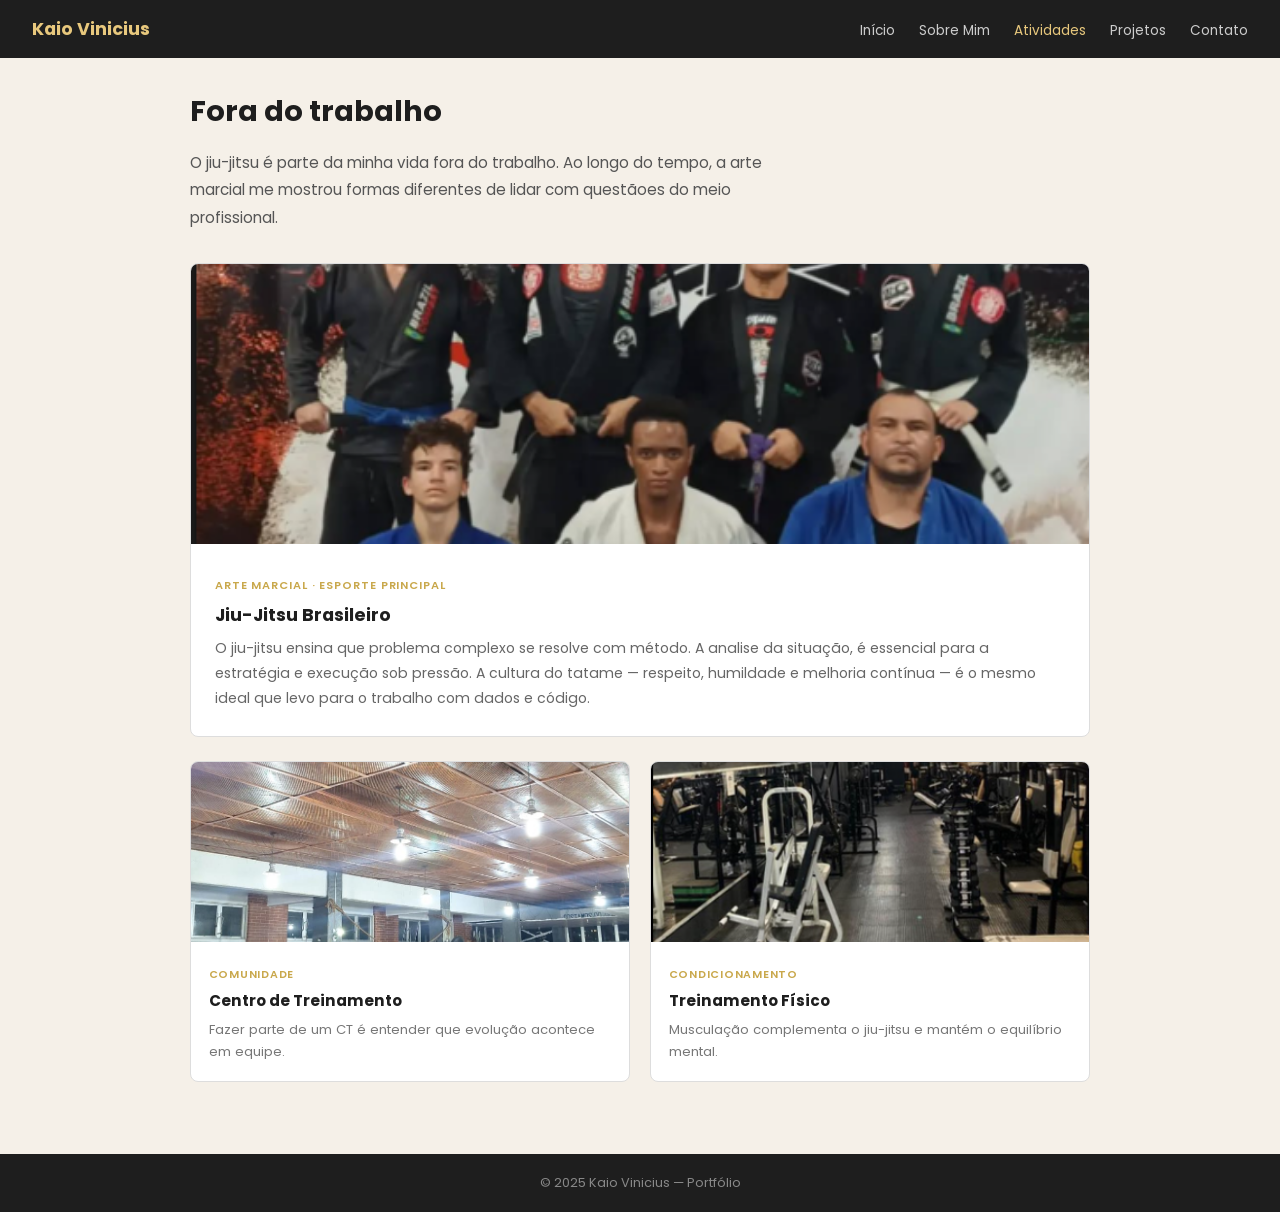
==== atividades.html @ c53c047e "index alterado" ====
<!DOCTYPE html>
<html lang="pt-br">
<head>
  <meta charset="UTF-8">
  <meta name="viewport" content="width=device-width, initial-scale=1.0">
  <title>Kaio | Atividades</title>
  <link rel="stylesheet" href="index.css">
</head>
<body>

  <header>
    <a href="index.html" class="logo-nome">Kaio Vinicius</a>
    <nav>
      <ul>
        <li><a href="index.html">Início</a></li>
        <li><a href="sobremim.html">Sobre Mim</a></li>
        <li><a href="atividades.html" class="active">Atividades</a></li>
        <li><a href="projetos.html">Projetos</a></li>
        <li><a href="contato.html">Contato</a></li>
      </ul>
    </nav>
  </header>

  <main>
    <section>
      <h1>Fora do trabalho</h1>

      <div class="atividades-intro">
        <p>
          O jiu-jitsu é parte da minha vida fora do trabalho. Ao longo do tempo, a arte marcial me mostrou formas diferentes de lidar com questãoes do meio profissional.
        </p>
      </div>

      <!-- Jiu-jitsu em destaque -->
      <div class="atividade-destaque">
        <img src="pics/equipe.jpg.png" alt="Equipe de Jiu-Jitsu">
        <div class="corpo">
          <p class="tag">Arte Marcial · Esporte Principal</p>
          <h3>Jiu-Jitsu Brasileiro</h3>
          <p>
            O jiu-jitsu ensina que problema complexo se resolve com método. 
            A analise da situação, é essencial para a estratégia e execução sob pressão. 
            A cultura do tatame — respeito, humildade e melhoria contínua — é o mesmo ideal 
            que levo para o trabalho com dados e código.
          </p>
        </div>
      </div>

      <!-- Cards secundários -->
      <div class="atividades-secundarias">

        <div class="atividade-card">
          <img src="pics/ct.jpg.jpeg" alt="Centro de Treinamento">
          <div class="corpo">
            <p class="tag">Comunidade</p>
            <h3>Centro de Treinamento</h3>
            <p>
              Fazer parte de um CT é entender que evolução acontece em equipe.
            </p>
          </div>
        </div>

        <div class="atividade-card">
          <img src="pics/acad.png" alt="Condicionamento Físico">
          <div class="corpo">
            <p class="tag">Condicionamento</p>
            <h3>Treinamento Físico</h3>
            <p>
              Musculação complementa o jiu-jitsu e mantém o equilíbrio mental.
            </p>
          </div>
        </div>

      </div>
    </section>
  </main>

  <footer>
    <p>&copy; 2025 Kaio Vinicius &mdash; Portfólio</p>
  </footer>

</body>
</html>
---- index.css ----
/* ========================
   FONTE EXTERNA (Google Fonts)
   ======================== */
@import url('https://fonts.googleapis.com/css2?family=Poppins:wght@300;400;600;700&display=swap');

/* ========================
   RESET BÁSICO
   ======================== */
* {
  margin: 0;
  padding: 0;
  box-sizing: border-box;
}

/* ========================
   BODY
   ======================== */
body {
  font-family: 'Poppins', sans-serif;
  background-color: #f5f0e8;
  color: #2c2c2c;
  min-height: 100vh;
  display: flex;
  flex-direction: column;
}

/* ========================
   HEADER
   ======================== */
header {
  display: flex;
  justify-content: space-between;
  align-items: center;
  padding: 1rem 2rem;
  background-color: #1e1e1e;
  color: white;
}

.logo-nome {
  font-size: 1.1rem;
  font-weight: 700;
  color: #e8c87d;
  text-decoration: none;
}

nav ul {
  list-style: none;
  display: flex;
  gap: 1.5rem;
}

nav ul li a {
  color: #cccccc;
  text-decoration: none;
  font-size: 0.85rem;
  font-weight: 400;
  transition: color 0.2s;
}

nav ul li a:hover,
nav ul li a.active {
  color: #e8c87d;
}

/* ========================
   MAIN
   ======================== */
main {
  flex: 1;
  padding: 2rem;
}

/* ========================
   SEÇÕES GERAIS
   ======================== */
section {
  max-width: 900px;
  margin: 0 auto 2.5rem auto;
}

section h1,
section h2 {
  font-size: 1.8rem;
  font-weight: 700;
  margin-bottom: 1rem;
  color: #1e1e1e;
}

section p {
  font-size: 0.95rem;
  color: #555555;
  line-height: 1.8;
}

/* ========================
   HERO (index.html)
   ======================== */
.hero {
  display: flex;
  align-items: center;
  justify-content: space-between;
  gap: 2rem;
  max-width: 900px;
  margin: 2rem auto;
  flex-wrap: wrap;
}

.hero-texto h1 {
  font-size: 2rem;
  font-weight: 700;
  color: #1e1e1e;
  margin-bottom: 0.75rem;
}

.hero-texto h1 span {
  color: #c9a84c;
}

.hero-texto p {
  font-size: 0.95rem;
  color: #555555;
  line-height: 1.8;
  margin-bottom: 1.25rem;
  max-width: 480px;
}

.hero-foto img {
  width: 240px;
  height: 300px;
  object-fit: cover;
  border-radius: 8px;
  border: 3px solid #e8c87d;
}

/* Botões */
.btn-principal {
  display: inline-block;
  padding: 0.7rem 1.6rem;
  background-color: #c9a84c;
  color: #1e1e1e;
  font-weight: 600;
  font-size: 0.85rem;
  border-radius: 4px;
  text-decoration: none;
  margin-right: 0.75rem;
  transition: background-color 0.2s;
}

.btn-principal:hover {
  background-color: #b8922e;
}

.btn-secundario {
  display: inline-block;
  padding: 0.7rem 1.6rem;
  border: 2px solid #c9a84c;
  color: #c9a84c;
  font-weight: 600;
  font-size: 0.85rem;
  border-radius: 4px;
  text-decoration: none;
  transition: background-color 0.2s, color 0.2s;
}

.btn-secundario:hover {
  background-color: #c9a84c;
  color: #1e1e1e;
}

/* Chips de tecnologia */
.chips {
  display: flex;
  flex-wrap: wrap;
  gap: 0.5rem;
  margin-top: 1.25rem;
}

.chip {
  padding: 0.3rem 0.8rem;
  border: 1px solid #c9a84c;
  border-radius: 20px;
  font-size: 0.75rem;
  color: #8a6e2f;
  background-color: #fdf5e4;
}

/* ========================
   SOBRE MIM
   ======================== */
.sobre-grid {
  display: flex;
  gap: 2.5rem;
  align-items: flex-start;
  flex-wrap: wrap;
}

.sobre-foto img {
  width: 220px;
  border-radius: 8px;
  border: 3px solid #e8c87d;
  flex-shrink: 0;
}

.sobre-texto p {
  margin-bottom: 1rem;
}

.subtitulo {
  font-size: 0.8rem;
  font-weight: 600;
  color: #c9a84c;
  text-transform: uppercase;
  letter-spacing: 0.08em;
  margin-bottom: 1rem;
}

/* Cards de skill */
.skills-grid {
  display: flex;
  flex-wrap: wrap;
  gap: 1rem;
  margin-top: 1.5rem;
}

.skill-card {
  background-color: #ffffff;
  border: 1px solid #ddd;
  border-radius: 8px;
  padding: 1rem 1.25rem;
  width: calc(50% - 0.5rem);
  transition: border-color 0.2s;
}

.skill-card:hover {
  border-color: #c9a84c;
}

.skill-card p:first-child {
  font-size: 0.7rem;
  text-transform: uppercase;
  letter-spacing: 0.06em;
  color: #aaaaaa;
  margin-bottom: 0.3rem;
}

.skill-card p:last-child {
  font-size: 0.9rem;
  font-weight: 600;
  color: #1e1e1e;
}

/* Timeline */
.timeline {
  margin-top: 2rem;
  border-left: 2px solid #e0d5c0;
  padding-left: 1.5rem;
}

.timeline-item {
  margin-bottom: 1.75rem;
  position: relative;
}

.timeline-item::before {
  content: '';
  position: absolute;
  left: -1.95rem;
  top: 5px;
  width: 10px;
  height: 10px;
  border-radius: 50%;
  background-color: #c9a84c;
  border: 2px solid #f5f0e8;
}

.timeline-ano {
  font-size: 0.72rem;
  font-weight: 600;
  color: #c9a84c;
  text-transform: uppercase;
  letter-spacing: 0.06em;
  margin-bottom: 0.2rem;
}

.timeline-titulo {
  font-size: 0.95rem;
  font-weight: 600;
  color: #1e1e1e;
  margin-bottom: 0.2rem;
}

.timeline-desc {
  font-size: 0.85rem;
  color: #777777;
  line-height: 1.7;
}

/* ========================
   ATIVIDADES
   ======================== */
.atividades-intro p {
  max-width: 580px;
  margin-bottom: 2rem;
}

.atividade-destaque {
  background-color: #ffffff;
  border: 1px solid #ddd;
  border-radius: 8px;
  overflow: hidden;
  margin-bottom: 1.5rem;
}

.atividade-destaque img {
  width: 100%;
  height: 280px;
  object-fit: cover;
}

.atividade-destaque .corpo {
  padding: 1.5rem;
}

.atividade-destaque .tag {
  font-size: 0.7rem;
  text-transform: uppercase;
  letter-spacing: 0.08em;
  color: #c9a84c;
  font-weight: 600;
  margin-bottom: 0.4rem;
}

.atividade-destaque h3 {
  font-size: 1.1rem;
  font-weight: 700;
  color: #1e1e1e;
  margin-bottom: 0.5rem;
}

.atividade-destaque p {
  font-size: 0.88rem;
  color: #666666;
  line-height: 1.8;
}

.atividades-secundarias {
  display: flex;
  gap: 1.25rem;
  flex-wrap: wrap;
}

.atividade-card {
  background-color: #ffffff;
  border: 1px solid #ddd;
  border-radius: 8px;
  overflow: hidden;
  flex: 1;
  min-width: 240px;
  transition: border-color 0.2s;
}

.atividade-card:hover {
  border-color: #c9a84c;
}

.atividade-card img {
  width: 100%;
  height: 180px;
  object-fit: cover;
}

.atividade-card .corpo {
  padding: 1.1rem;
}

.atividade-card .tag {
  font-size: 0.68rem;
  text-transform: uppercase;
  letter-spacing: 0.07em;
  color: #c9a84c;
  font-weight: 600;
  margin-bottom: 0.3rem;
}

.atividade-card h3 {
  font-size: 0.95rem;
  font-weight: 700;
  color: #1e1e1e;
  margin-bottom: 0.4rem;
}

.atividade-card p {
  font-size: 0.82rem;
  color: #777777;
  line-height: 1.7;
}

/* ========================
   PROJETOS
   ======================== */
.projetos-intro {
  max-width: 560px;
  margin-bottom: 2rem;
}

.projetos-grid {
  display: flex;
  flex-wrap: wrap;
  gap: 1.25rem;
}

.projeto-card {
  background-color: #ffffff;
  border: 1px solid #ddd;
  border-radius: 8px;
  overflow: hidden;
  width: calc(50% - 0.625rem);
  display: flex;
  flex-direction: column;
  transition: border-color 0.2s, transform 0.2s;
}

.projeto-card:hover {
  border-color: #c9a84c;
  transform: translateY(-3px);
}

.projeto-card-capa {
  width: 100%;
  height: 180px;
  object-fit: cover;
  border-bottom: 1px solid #eeeeee;
}

.projeto-card-placeholder {
  width: 100%;
  height: 180px;
  display: flex;
  align-items: center;
  justify-content: center;
  background-color: #f0ece0;
  border-bottom: 1px solid #eeeeee;
  font-size: 2rem;
  color: #c9a84c;
  font-weight: 700;
}

.projeto-card-corpo {
  padding: 1.25rem;
  flex: 1;
  display: flex;
  flex-direction: column;
}

.projeto-tags {
  display: flex;
  flex-wrap: wrap;
  gap: 0.35rem;
  margin-bottom: 0.6rem;
}

.projeto-tag {
  font-size: 0.65rem;
  text-transform: uppercase;
  letter-spacing: 0.05em;
  color: #c9a84c;
  background-color: #fdf5e4;
  border: 1px solid #e8c87d;
  border-radius: 20px;
  padding: 0.2rem 0.6rem;
}

.projeto-titulo {
  font-size: 1rem;
  font-weight: 700;
  color: #1e1e1e;
  margin-bottom: 0.5rem;
}

.projeto-desc {
  font-size: 0.83rem;
  color: #666666;
  line-height: 1.75;
  flex: 1;
  margin-bottom: 1rem;
}

.projeto-link {
  font-size: 0.78rem;
  font-weight: 600;
  color: #c9a84c;
  text-decoration: none;
  transition: color 0.2s;
}

.projeto-link:hover {
  color: #8a6e2f;
}

.em-breve {
  font-size: 0.78rem;
  color: #aaaaaa;
}

/* Banner em desenvolvimento */
.wip-banner {
  margin-top: 2rem;
  border: 1px dashed #c9a84c;
  border-radius: 8px;
  padding: 2rem;
  text-align: center;
  background-color: #fdf5e4;
}

.wip-banner h3 {
  font-size: 1rem;
  color: #1e1e1e;
  margin-bottom: 0.4rem;
}

.wip-banner p {
  font-size: 0.85rem;
  color: #777777;
  margin-bottom: 1rem;
}

/* ========================
   CONTATO
   ======================== */
.contato-grid {
  display: flex;
  gap: 3rem;
  align-items: flex-start;
  flex-wrap: wrap;
}

.contato-texto h1 {
  margin-bottom: 0.5rem;
}

.contato-texto p {
  max-width: 400px;
  margin-bottom: 1.5rem;
}

.contato-links {
  display: flex;
  flex-direction: column;
  gap: 0.85rem;
}

.contato-card {
  display: flex;
  align-items: center;
  gap: 1rem;
  background-color: #ffffff;
  border: 1px solid #ddd;
  border-radius: 8px;
  padding: 1rem 1.25rem;
  text-decoration: none;
  transition: border-color 0.2s, transform 0.2s;
  min-width: 280px;
}

.contato-card:hover {
  border-color: #c9a84c;
  transform: translateX(4px);
}

.contato-icone {
  font-size: 1.3rem;
  width: 40px;
  height: 40px;
  background-color: #f5f0e8;
  border-radius: 6px;
  display: flex;
  align-items: center;
  justify-content: center;
  flex-shrink: 0;
}

.contato-label {
  font-size: 0.68rem;
  text-transform: uppercase;
  letter-spacing: 0.07em;
  color: #aaaaaa;
  margin-bottom: 0.15rem;
}

.contato-valor {
  font-size: 0.9rem;
  font-weight: 600;
  color: #1e1e1e;
}

/* Badge disponível */
.badge-disponivel {
  display: inline-flex;
  align-items: center;
  gap: 0.4rem;
  font-size: 0.72rem;
  font-weight: 600;
  color: #2d8a4e;
  background-color: #e8f7ee;
  border: 1px solid #a3d9b5;
  border-radius: 20px;
  padding: 0.35rem 0.9rem;
  margin-top: 0.5rem;
}

.badge-ponto {
  width: 7px;
  height: 7px;
  border-radius: 50%;
  background-color: #2d8a4e;
  animation: piscar 2s infinite;
}

@keyframes piscar {
  0%, 100% { opacity: 1; }
  50% { opacity: 0.3; }
}

/* ========================
   BEHANCE DESTAQUE (index)
   ======================== */
.behance-destaque {
  display: flex;
  align-items: center;
  justify-content: space-between;
  gap: 2rem;
  max-width: 900px;
  margin: 2rem auto 0 auto;
  background-color: #ffffff;
  border: 1px solid #ddd;
  border-left: 4px solid #c9a84c;
  border-radius: 8px;
  padding: 2rem;
  flex-wrap: wrap;
}

.behance-texto h2 {
  font-size: 1.4rem;
  font-weight: 700;
  color: #1e1e1e;
  margin-bottom: 0.5rem;
}

.behance-texto p {
  font-size: 0.88rem;
  color: #666666;
  line-height: 1.8;
  max-width: 540px;
  margin-bottom: 1.25rem;
}

.behance-tag {
  font-size: 0.72rem;
  font-weight: 600;
  color: #c9a84c;
  text-transform: uppercase;
  letter-spacing: 0.07em;
  margin-bottom: 0.4rem;
}

.behance-label {
  font-size: 3rem;
  font-weight: 700;
  color: #cccccc;
  flex-shrink: 0;
  line-height: 1;
}

/* ========================
   FOOTER
   ======================== */
footer {
  background-color: #1e1e1e;
  color: #888888;
  text-align: center;
  padding: 1.25rem;
  font-size: 0.8rem;
  margin-top: auto;
}

/* ========================
   RESPONSIVO BÁSICO
   ======================== */
@media (max-width: 680px) {
  .hero {
    flex-direction: column;
    text-align: center;
  }

  .hero-foto img {
    width: 180px;
    height: 220px;
  }

  .sobre-grid {
    flex-direction: column;
  }

  .projeto-card {
    width: 100%;
  }

  .contato-grid {
    flex-direction: column;
  }

  .skill-card {
    width: 100%;
  }
}
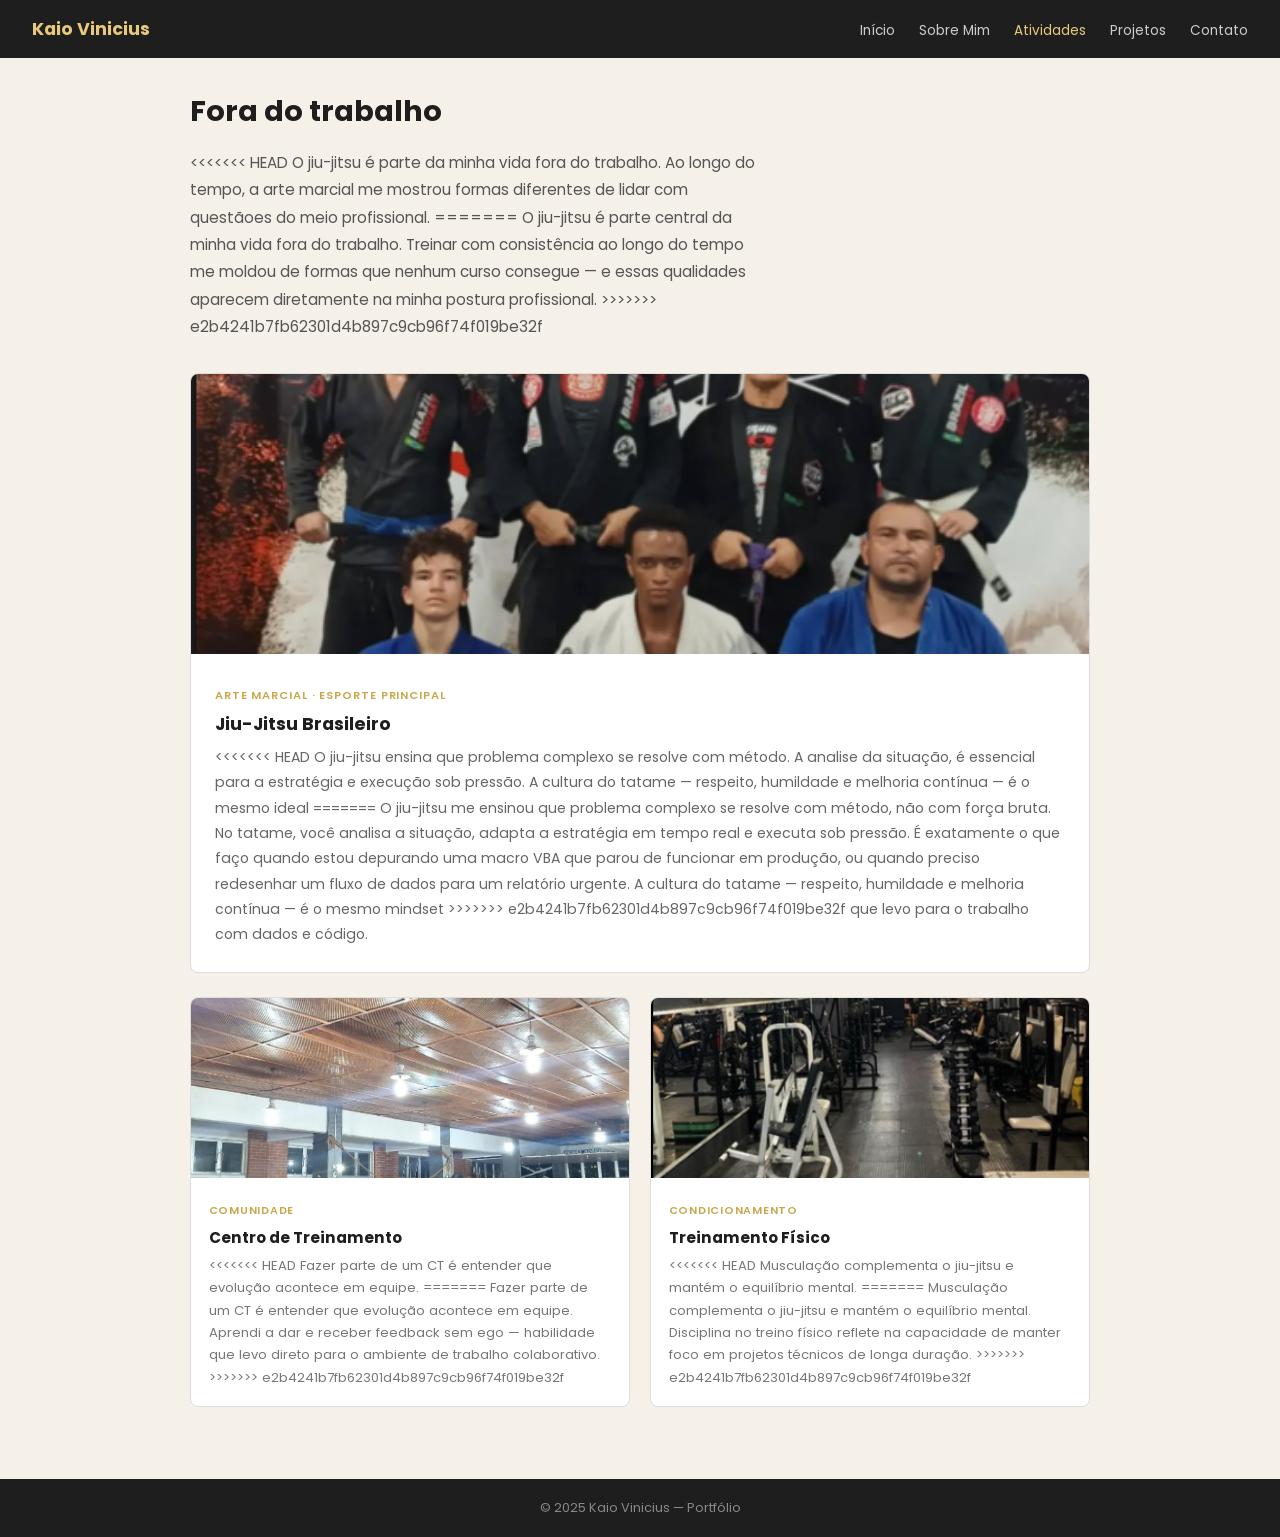
==== commit 3dbb90c4: "alteração index" ====
--- a/atividades.html
+++ b/atividades.html
@@ -27,7 +27,13 @@
 
       <div class="atividades-intro">
         <p>
+<<<<<<< HEAD
           O jiu-jitsu é parte da minha vida fora do trabalho. Ao longo do tempo, a arte marcial me mostrou formas diferentes de lidar com questãoes do meio profissional.
+=======
+          O jiu-jitsu é parte central da minha vida fora do trabalho. Treinar com consistência 
+          ao longo do tempo me moldou de formas que nenhum curso consegue — e essas qualidades 
+          aparecem diretamente na minha postura profissional.
+>>>>>>> e2b4241b7fb62301d4b897c9cb96f74f019be32f
         </p>
       </div>
 
@@ -38,9 +44,17 @@
           <p class="tag">Arte Marcial · Esporte Principal</p>
           <h3>Jiu-Jitsu Brasileiro</h3>
           <p>
+<<<<<<< HEAD
             O jiu-jitsu ensina que problema complexo se resolve com método. 
             A analise da situação, é essencial para a estratégia e execução sob pressão. 
             A cultura do tatame — respeito, humildade e melhoria contínua — é o mesmo ideal 
+=======
+            O jiu-jitsu me ensinou que problema complexo se resolve com método, não com força bruta. 
+            No tatame, você analisa a situação, adapta a estratégia em tempo real e executa sob pressão. 
+            É exatamente o que faço quando estou depurando uma macro VBA que parou de funcionar em 
+            produção, ou quando preciso redesenhar um fluxo de dados para um relatório urgente. 
+            A cultura do tatame — respeito, humildade e melhoria contínua — é o mesmo mindset 
+>>>>>>> e2b4241b7fb62301d4b897c9cb96f74f019be32f
             que levo para o trabalho com dados e código.
           </p>
         </div>
@@ -55,7 +69,13 @@
             <p class="tag">Comunidade</p>
             <h3>Centro de Treinamento</h3>
             <p>
+<<<<<<< HEAD
               Fazer parte de um CT é entender que evolução acontece em equipe.
+=======
+              Fazer parte de um CT é entender que evolução acontece em equipe. 
+              Aprendi a dar e receber feedback sem ego — habilidade que levo direto 
+              para o ambiente de trabalho colaborativo.
+>>>>>>> e2b4241b7fb62301d4b897c9cb96f74f019be32f
             </p>
           </div>
         </div>
@@ -66,7 +86,13 @@
             <p class="tag">Condicionamento</p>
             <h3>Treinamento Físico</h3>
             <p>
+<<<<<<< HEAD
               Musculação complementa o jiu-jitsu e mantém o equilíbrio mental.
+=======
+              Musculação complementa o jiu-jitsu e mantém o equilíbrio mental. 
+              Disciplina no treino físico reflete na capacidade de manter foco 
+              em projetos técnicos de longa duração.
+>>>>>>> e2b4241b7fb62301d4b897c9cb96f74f019be32f
             </p>
           </div>
         </div>
